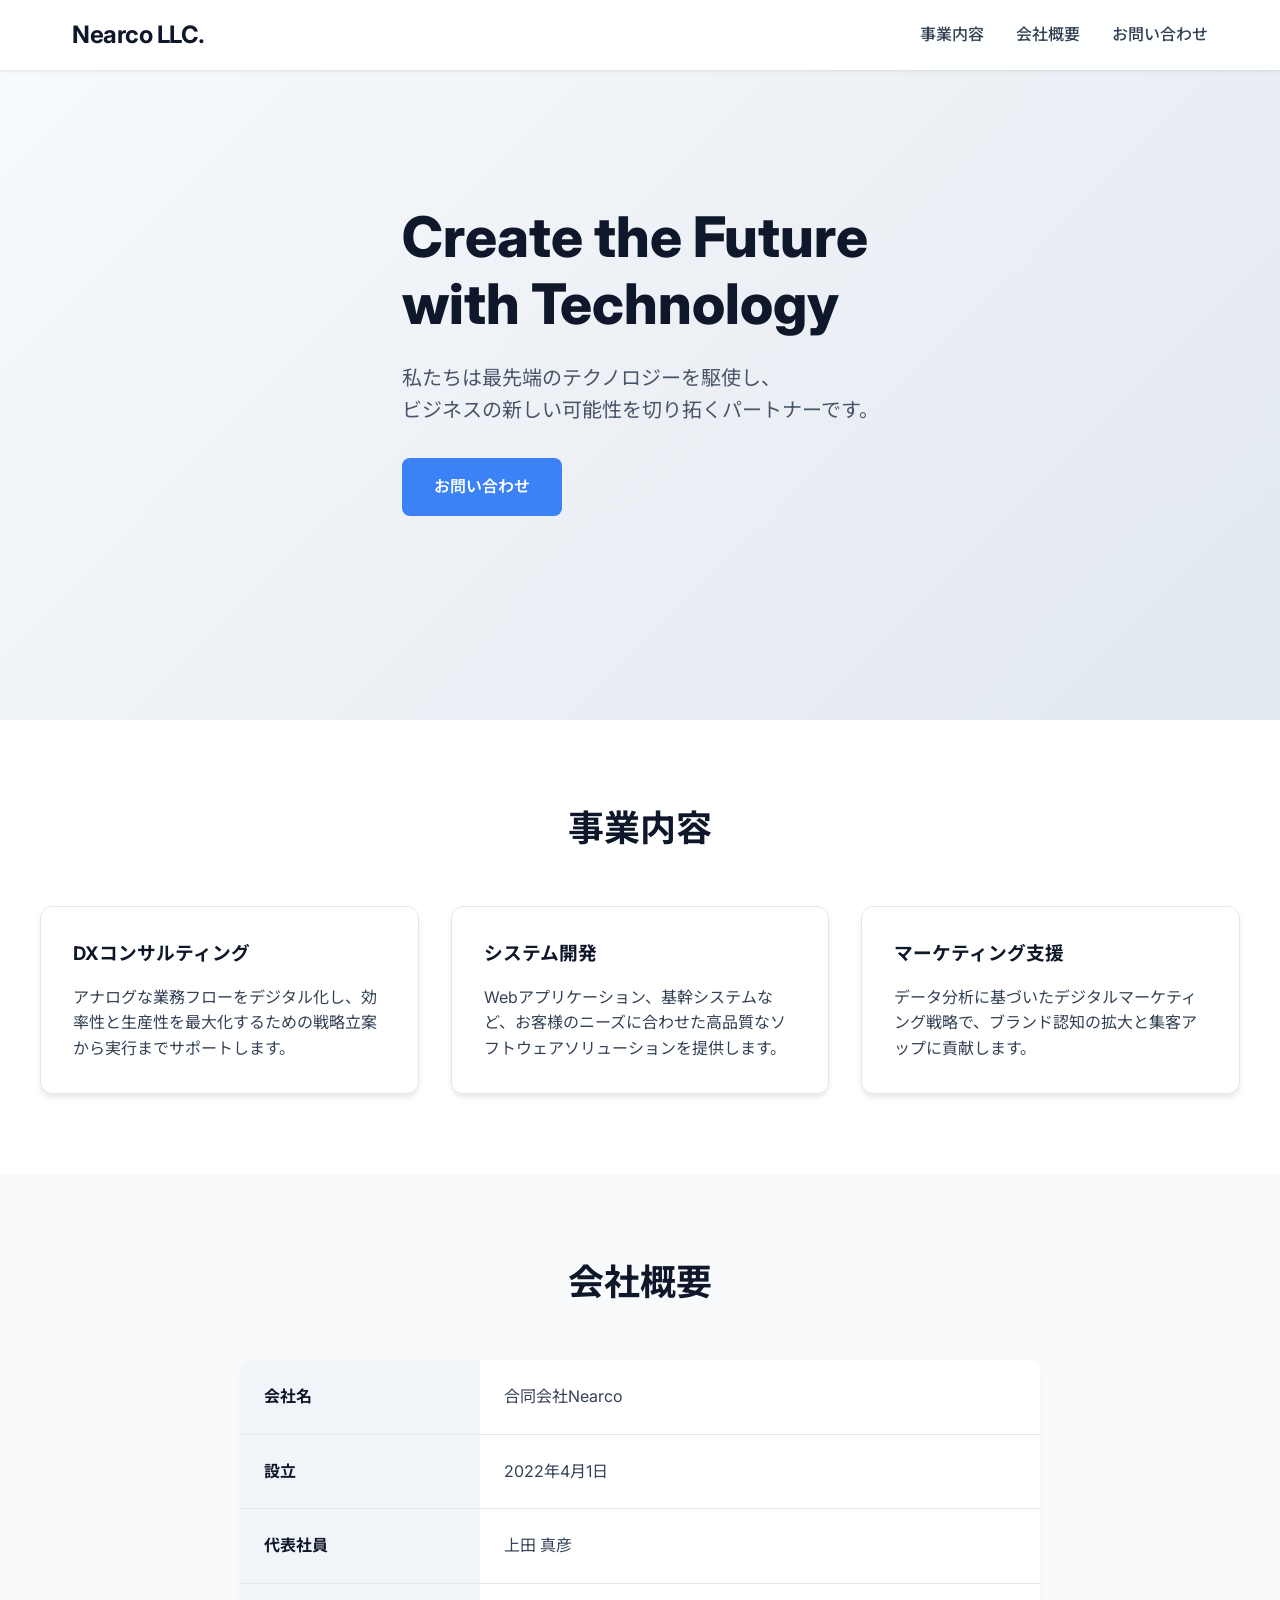
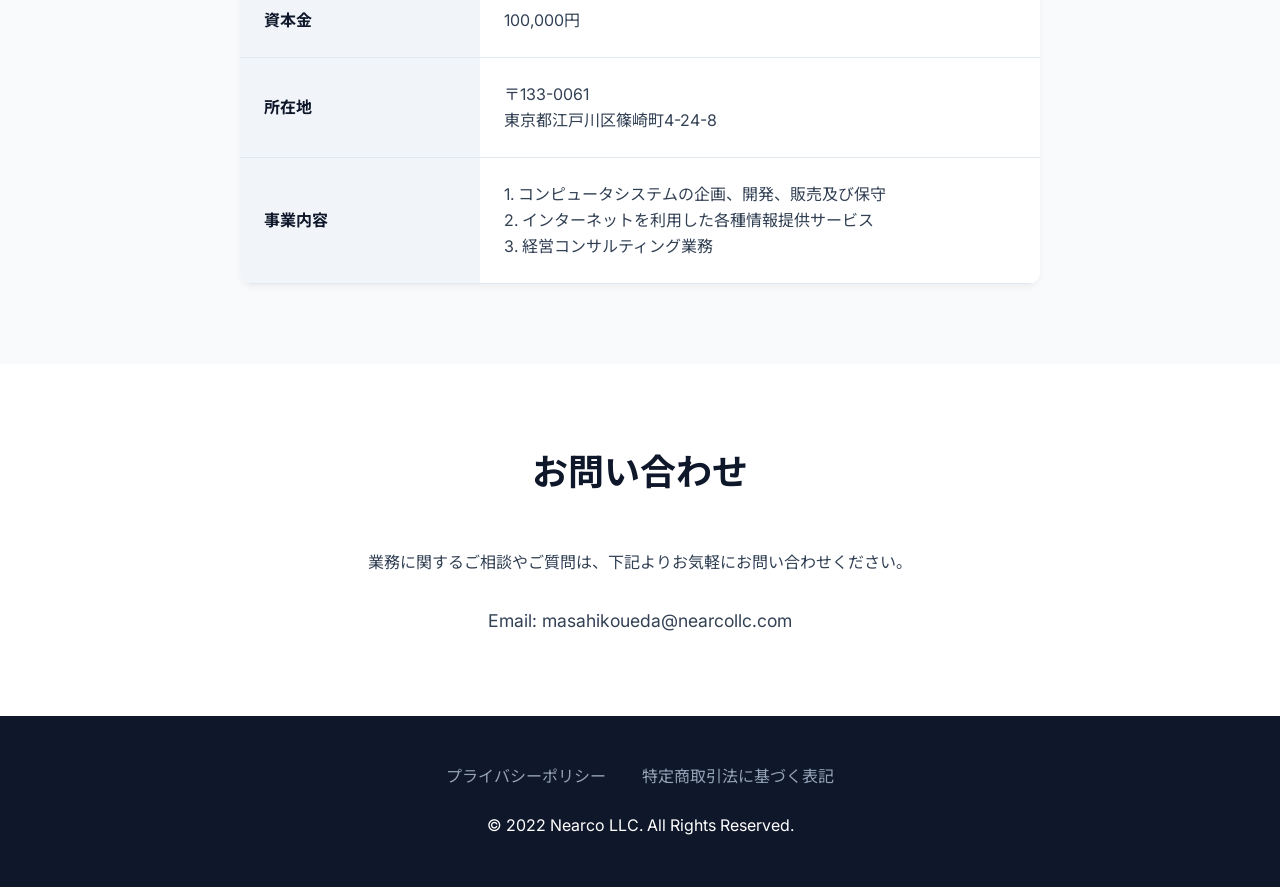
==== company-hp/index.html @ 2aa7910b "Add company-hp for Nearco LLC" ====
<!DOCTYPE html>
<html lang="ja">

<head>
    <meta charset="UTF-8">
    <meta name="viewport" content="width=device-width, initial-scale=1.0">
    <title>合同会社Nearco | 次世代のソリューションカンパニー</title>
    <meta name="description" content="合同会社Nearcoの公式ホームページです。私たちはWebソリューションとコンサルティングを通じて、クライアントのビジネス成長に貢献します。">
    <link rel="stylesheet" href="style.css">
    <link rel="preconnect" href="https://fonts.googleapis.com">
    <link rel="preconnect" href="https://fonts.gstatic.com" crossorigin>
    <link
        href="https://fonts.googleapis.com/css2?family=Inter:wght@400;500;700;800&family=Noto+Sans+JP:wght@400;500;700&display=swap"
        rel="stylesheet">
    <style>
        body {
            font-family: 'Inter', 'Noto Sans JP', sans-serif;
        }
    </style>
</head>

<body>
    <header>
        <nav>
            <div class="logo">Nearco LLC.</div>
            <ul class="nav-links">
                <li><a href="#services">事業内容</a></li>
                <li><a href="#about">会社概要</a></li>
                <li><a href="#contact">お問い合わせ</a></li>
            </ul>
        </nav>
    </header>

    <section class="hero">
        <div class="hero-content">
            <h1>Create the Future<br>with Technology</h1>
            <p>私たちは最先端のテクノロジーを駆使し、<br>ビジネスの新しい可能性を切り拓くパートナーです。</p>
            <a href="#contact" class="btn">お問い合わせ</a>
        </div>
    </section>

    <section id="services" class="services">
        <h2 class="section-title">事業内容</h2>
        <div class="services-grid">
            <div class="service-card">
                <h3>DXコンサルティング</h3>
                <p>アナログな業務フローをデジタル化し、効率性と生産性を最大化するための戦略立案から実行までサポートします。</p>
            </div>
            <div class="service-card">
                <h3>システム開発</h3>
                <p>Webアプリケーション、基幹システムなど、お客様のニーズに合わせた高品質なソフトウェアソリューションを提供します。</p>
            </div>
            <div class="service-card">
                <h3>マーケティング支援</h3>
                <p>データ分析に基づいたデジタルマーケティング戦略で、ブランド認知の拡大と集客アップに貢献します。</p>
            </div>
        </div>
    </section>

    <section id="about" class="company-profile">
        <h2 class="section-title">会社概要</h2>
        <table class="profile-table">
            <tr>
                <th>会社名</th>
                <td>合同会社Nearco</td>
            </tr>
            <tr>
                <th>設立</th>
                <td>2022年4月1日</td>
            </tr>
            <tr>
                <th>代表社員</th>
                <td>上田 真彦</td>
            </tr>
            <tr>
                <th>資本金</th>
                <td>100,000円</td>
            </tr>
            <tr>
                <th>所在地</th>
                <td>〒133-0061<br>東京都江戸川区篠崎町4-24-8</td>
            </tr>
            <tr>
                <th>事業内容</th>
                <td>
                    1. コンピュータシステムの企画、開発、販売及び保守<br>
                    2. インターネットを利用した各種情報提供サービス<br>
                    3. 経営コンサルティング業務
                </td>
            </tr>

        </table>
    </section>

    <section id="contact" class="contact">
        <h2 class="section-title">お問い合わせ</h2>
        <p>業務に関するご相談やご質問は、下記よりお気軽にお問い合わせください。</p>
        <div class="contact-info">
            <p>Email: masahikoueda@nearcollc.com</p>
        </div>
    </section>

    <footer>
        <div class="footer-links">
            <a href="#">プライバシーポリシー</a>
            <a href="#">特定商取引法に基づく表記</a>
        </div>
        <p>&copy; 2022 Nearco LLC. All Rights Reserved.</p>
    </footer>

    <script src="script.js"></script>
</body>

</html>
---- company-hp/style.css ----
:root {
    --primary-color: #0f172a;
    --accent-color: #3b82f6;
    --text-color: #334155;
    --bg-color: #ffffff;
    --light-bg: #f8fafc;
    --border-color: #e2e8f0;
}

* {
    margin: 0;
    padding: 0;
    box-sizing: border-box;
}

body {
    font-family: 'Inter', 'Helvetica Neue', Arial, sans-serif;
    line-height: 1.6;
    color: var(--text-color);
    background-color: var(--bg-color);
}

/* Header */
header {
    background: rgba(255, 255, 255, 0.95);
    backdrop-filter: blur(10px);
    position: fixed;
    width: 100%;
    top: 0;
    z-index: 1000;
    box-shadow: 0 1px 3px rgba(0,0,0,0.1);
}

nav {
    max-width: 1200px;
    margin: 0 auto;
    padding: 1rem 2rem;
    display: flex;
    justify-content: space-between;
    align-items: center;
}

.logo {
    font-size: 1.5rem;
    font-weight: 700;
    color: var(--primary-color);
    letter-spacing: -0.5px;
}

.nav-links {
    display: flex;
    gap: 2rem;
    list-style: none;
}

.nav-links a {
    text-decoration: none;
    color: var(--text-color);
    font-weight: 500;
    transition: color 0.3s;
}

.nav-links a:hover {
    color: var(--accent-color);
}

/* Hero Section */
.hero {
    height: 80vh;
    display: flex;
    align-items: center;
    background: linear-gradient(135deg, #f8fafc 0%, #e2e8f0 100%);
    position: relative;
    overflow: hidden;
}

.hero-content {
    max-width: 1200px;
    margin: 0 auto;
    padding: 0 2rem;
    z-index: 2;
}

.hero h1 {
    font-size: 3.5rem;
    font-weight: 800;
    color: var(--primary-color);
    margin-bottom: 1.5rem;
    line-height: 1.2;
}

.hero p {
    font-size: 1.25rem;
    color: #475569;
    max-width: 600px;
    margin-bottom: 2rem;
}

.btn {
    display: inline-block;
    padding: 1rem 2rem;
    background-color: var(--accent-color);
    color: white;
    text-decoration: none;
    border-radius: 8px;
    font-weight: 600;
    transition: transform 0.2s, background-color 0.2s;
}

.btn:hover {
    transform: translateY(-2px);
    background-color: #2563eb;
}

/* Section Common */
section {
    padding: 5rem 2rem;
}

.section-title {
    text-align: center;
    font-size: 2.25rem;
    color: var(--primary-color);
    margin-bottom: 3rem;
    font-weight: 700;
}

/* Services */
.services {
    background-color: var(--bg-color);
}

.services-grid {
    display: grid;
    grid-template-columns: repeat(auto-fit, minmax(300px, 1fr));
    gap: 2rem;
    max-width: 1200px;
    margin: 0 auto;
}

.service-card {
    padding: 2rem;
    border-radius: 12px;
    background: white;
    box-shadow: 0 4px 6px -1px rgba(0, 0, 0, 0.1);
    transition: transform 0.3s;
    border: 1px solid var(--border-color);
}

.service-card:hover {
    transform: translateY(-5px);
}

.service-card h3 {
    margin-bottom: 1rem;
    color: var(--primary-color);
}

/* Company Profile */
.company-profile {
    background-color: var(--light-bg);
}

.profile-table {
    max-width: 800px;
    margin: 0 auto;
    width: 100%;
    border-collapse: collapse;
    background: white;
    border-radius: 12px;
    overflow: hidden;
    box-shadow: 0 4px 6px -1px rgba(0, 0, 0, 0.05);
}

.profile-table th, 
.profile-table td {
    padding: 1.5rem;
    border-bottom: 1px solid var(--border-color);
    text-align: left;
}

.profile-table th {
    background-color: #f1f5f9;
    width: 30%;
    color: var(--primary-color);
}

/* Contact */
.contact {
    max-width: 800px;
    margin: 0 auto;
    text-align: center;
}

.contact-info {
    margin-top: 2rem;
    font-size: 1.1rem;
}

/* Footer */
footer {
    background-color: var(--primary-color);
    color: white;
    padding: 3rem 2rem;
    text-align: center;
}

.footer-links {
    margin-bottom: 1.5rem;
}

.footer-links a {
    color: #94a3b8;
    text-decoration: none;
    margin: 0 1rem;
}

.footer-links a:hover {
    color: white;
}

/* Responsive */
@media (max-width: 768px) {
    .hero h1 {
        font-size: 2.5rem;
    }
    
    .nav-links {
        display: none;
    }
}
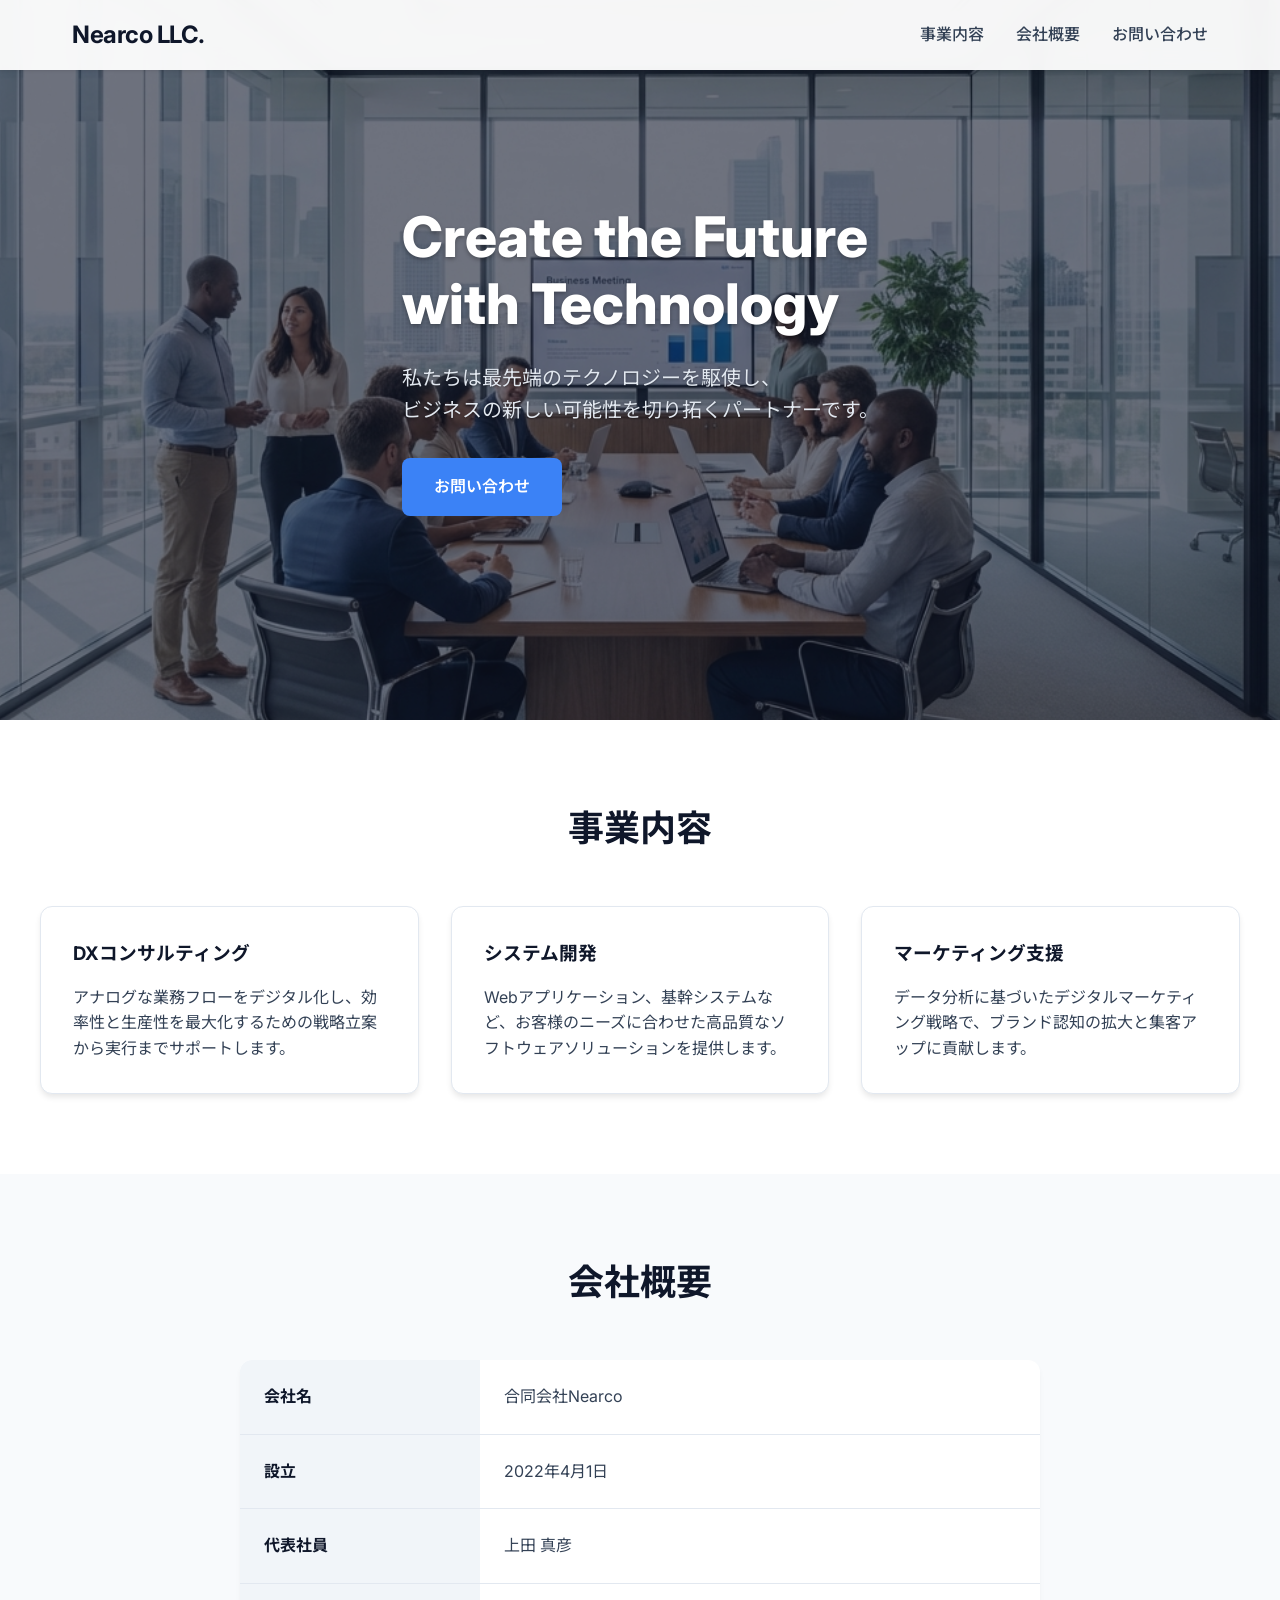
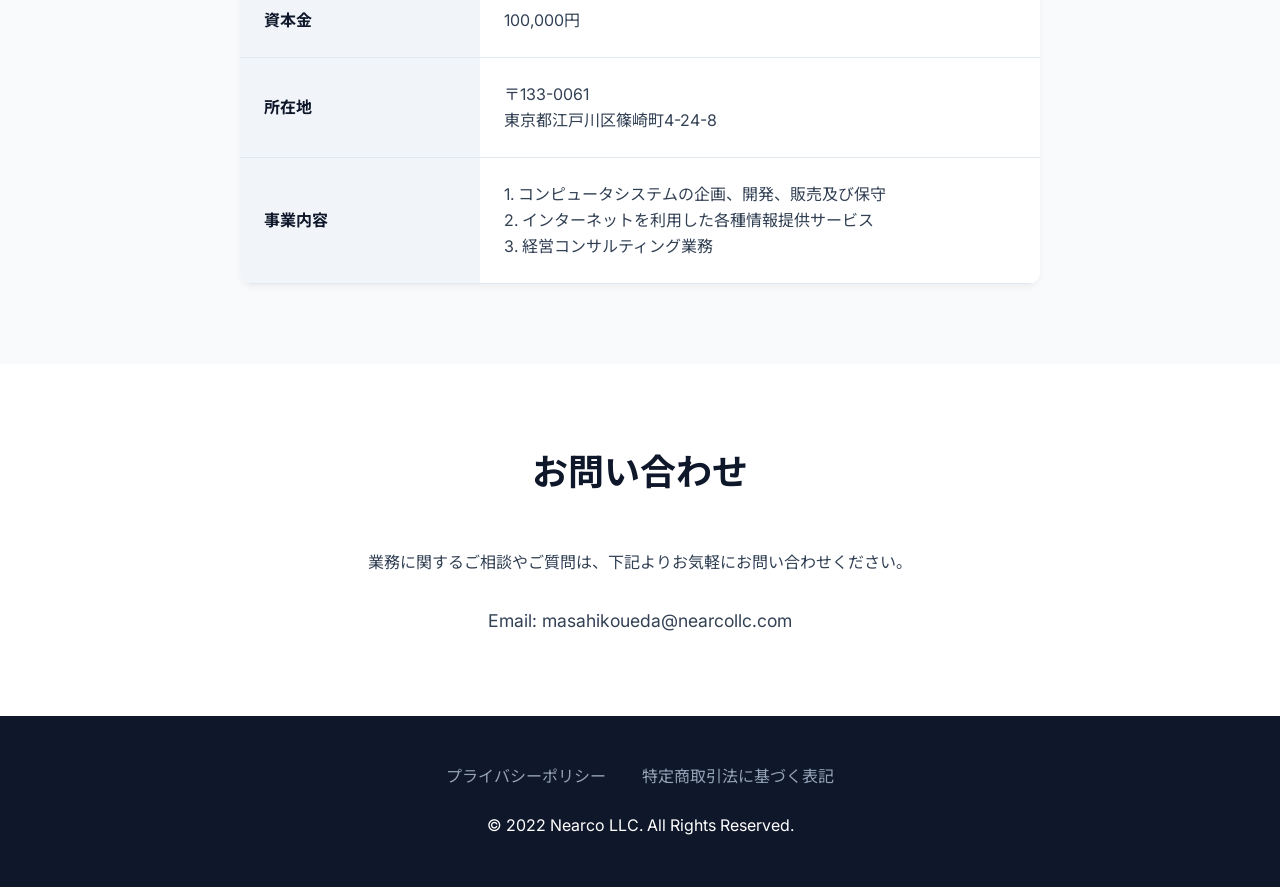
==== commit e5e5b8f3: "Add hero slider with images" ====
--- a/company-hp/index.html
+++ b/company-hp/index.html
@@ -32,6 +32,12 @@
     </header>
 
     <section class="hero">
+        <div class="hero-slides">
+            <div class="hero-slide active" style="background-image: url('images/hero1.png')"></div>
+            <div class="hero-slide" style="background-image: url('images/hero2.png')"></div>
+            <div class="hero-slide" style="background-image: url('images/hero3.png')"></div>
+        </div>
+        <div class="hero-overlay"></div>
         <div class="hero-content">
             <h1>Create the Future<br>with Technology</h1>
             <p>私たちは最先端のテクノロジーを駆使し、<br>ビジネスの新しい可能性を切り拓くパートナーです。</p>
--- a/company-hp/style.css
+++ b/company-hp/style.css
@@ -28,7 +28,7 @@
     width: 100%;
     top: 0;
     z-index: 1000;
-    box-shadow: 0 1px 3px rgba(0,0,0,0.1);
+    box-shadow: 0 1px 3px rgba(0, 0, 0, 0.1);
 }
 
 nav {
@@ -65,13 +65,55 @@
 }
 
 /* Hero Section */
+/* Hero Section */
 .hero {
     height: 80vh;
     display: flex;
     align-items: center;
-    background: linear-gradient(135deg, #f8fafc 0%, #e2e8f0 100%);
     position: relative;
     overflow: hidden;
+    color: white;
+    /* Default text color in hero to white */
+}
+
+.hero-slides {
+    position: absolute;
+    top: 0;
+    left: 0;
+    width: 100%;
+    height: 100%;
+    z-index: 0;
+}
+
+.hero-slide {
+    position: absolute;
+    top: 0;
+    left: 0;
+    width: 100%;
+    height: 100%;
+    background-size: cover;
+    background-position: center;
+    opacity: 0;
+    transition: opacity 1.5s ease-in-out;
+    transform: scale(1.05);
+    /* Slight zoom effect start */
+    animation: zoomEffect 10s infinite alternate;
+    /* Optional subtle movement */
+}
+
+.hero-slide.active {
+    opacity: 1;
+}
+
+.hero-overlay {
+    position: absolute;
+    top: 0;
+    left: 0;
+    width: 100%;
+    height: 100%;
+    background: rgba(15, 23, 42, 0.6);
+    /* Dark overlay using primary color hue */
+    z-index: 1;
 }
 
 .hero-content {
@@ -79,21 +121,26 @@
     margin: 0 auto;
     padding: 0 2rem;
     z-index: 2;
+    /* Ensure content is above overlay */
+    position: relative;
 }
 
 .hero h1 {
     font-size: 3.5rem;
     font-weight: 800;
-    color: var(--primary-color);
+    color: white;
     margin-bottom: 1.5rem;
     line-height: 1.2;
+    text-shadow: 0 2px 4px rgba(0, 0, 0, 0.3);
 }
 
 .hero p {
     font-size: 1.25rem;
-    color: #475569;
+    color: #e2e8f0;
+    /* Light gray for readability */
     max-width: 600px;
     margin-bottom: 2rem;
+    text-shadow: 0 1px 2px rgba(0, 0, 0, 0.3);
 }
 
 .btn {
@@ -172,7 +219,7 @@
     box-shadow: 0 4px 6px -1px rgba(0, 0, 0, 0.05);
 }
 
-.profile-table th, 
+.profile-table th,
 .profile-table td {
     padding: 1.5rem;
     border-bottom: 1px solid var(--border-color);
@@ -224,8 +271,8 @@
     .hero h1 {
         font-size: 2.5rem;
     }
-    
+
     .nav-links {
         display: none;
     }
-}
+}
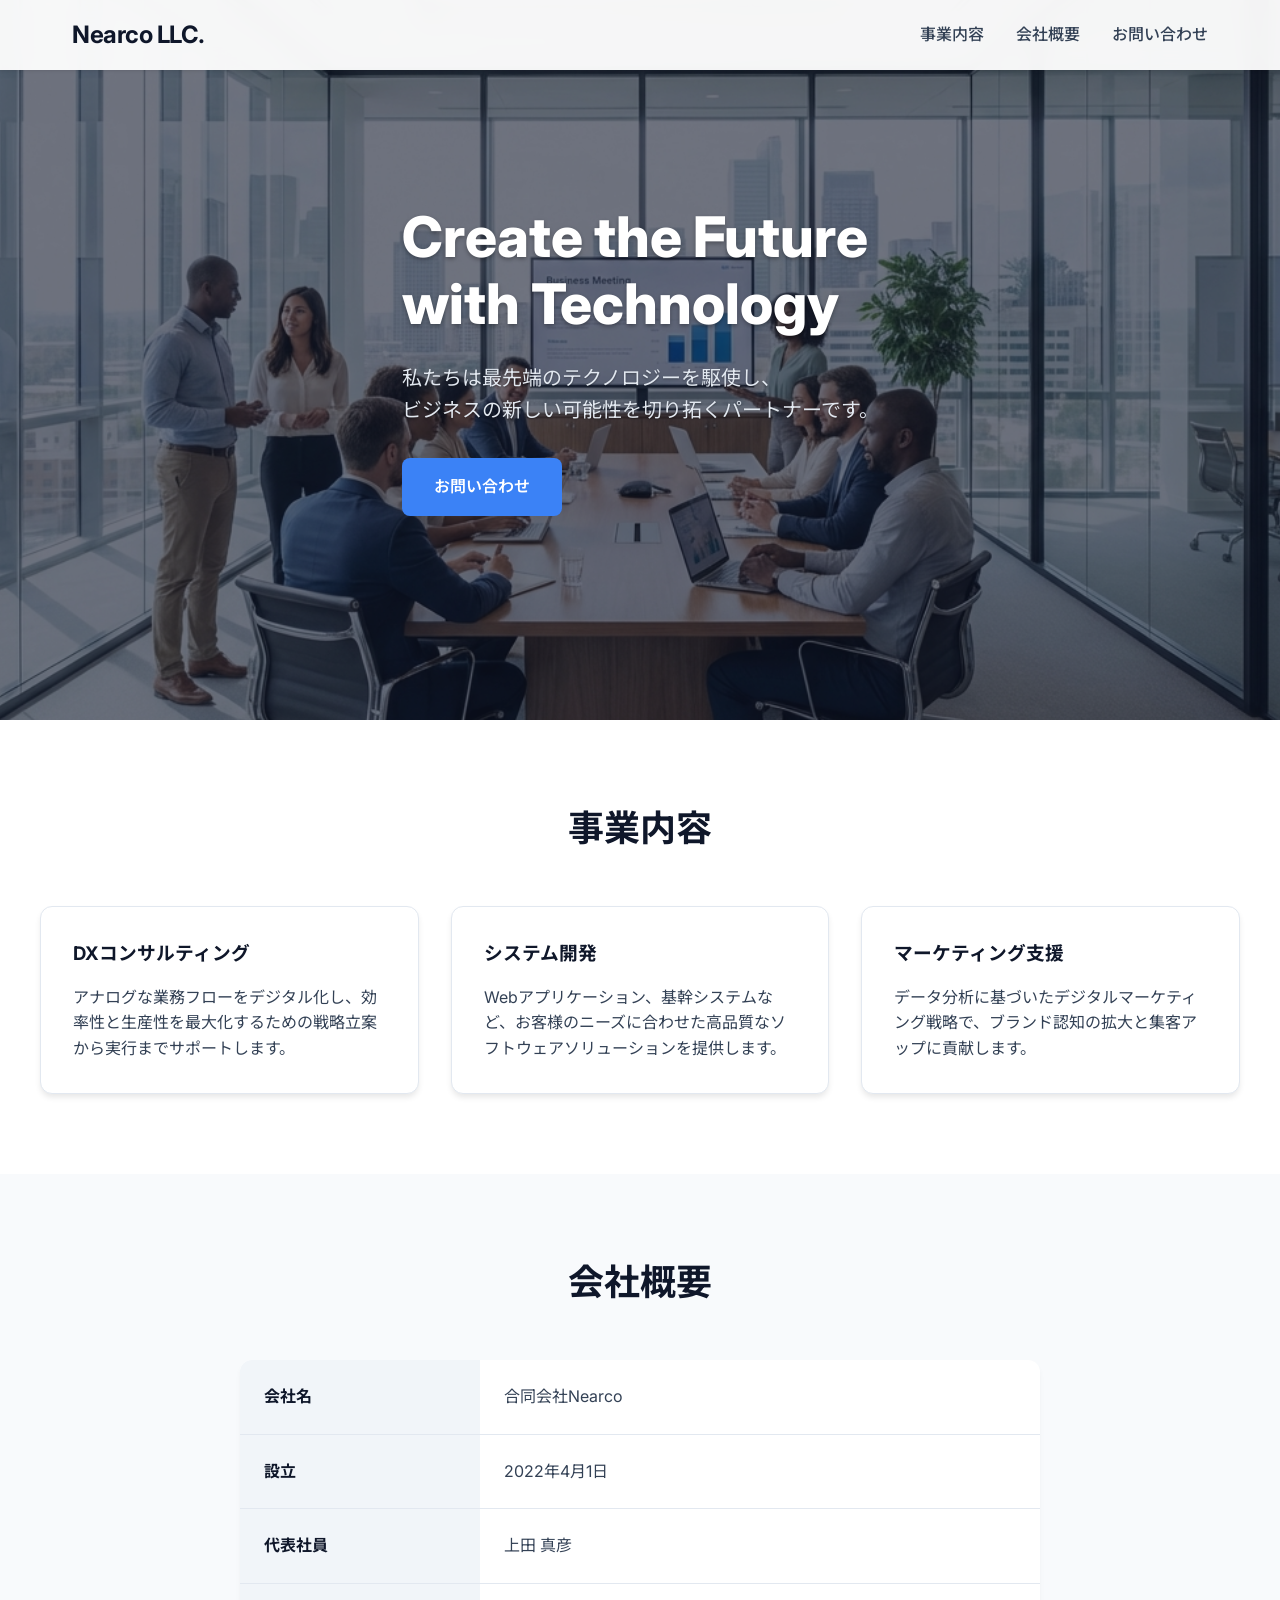
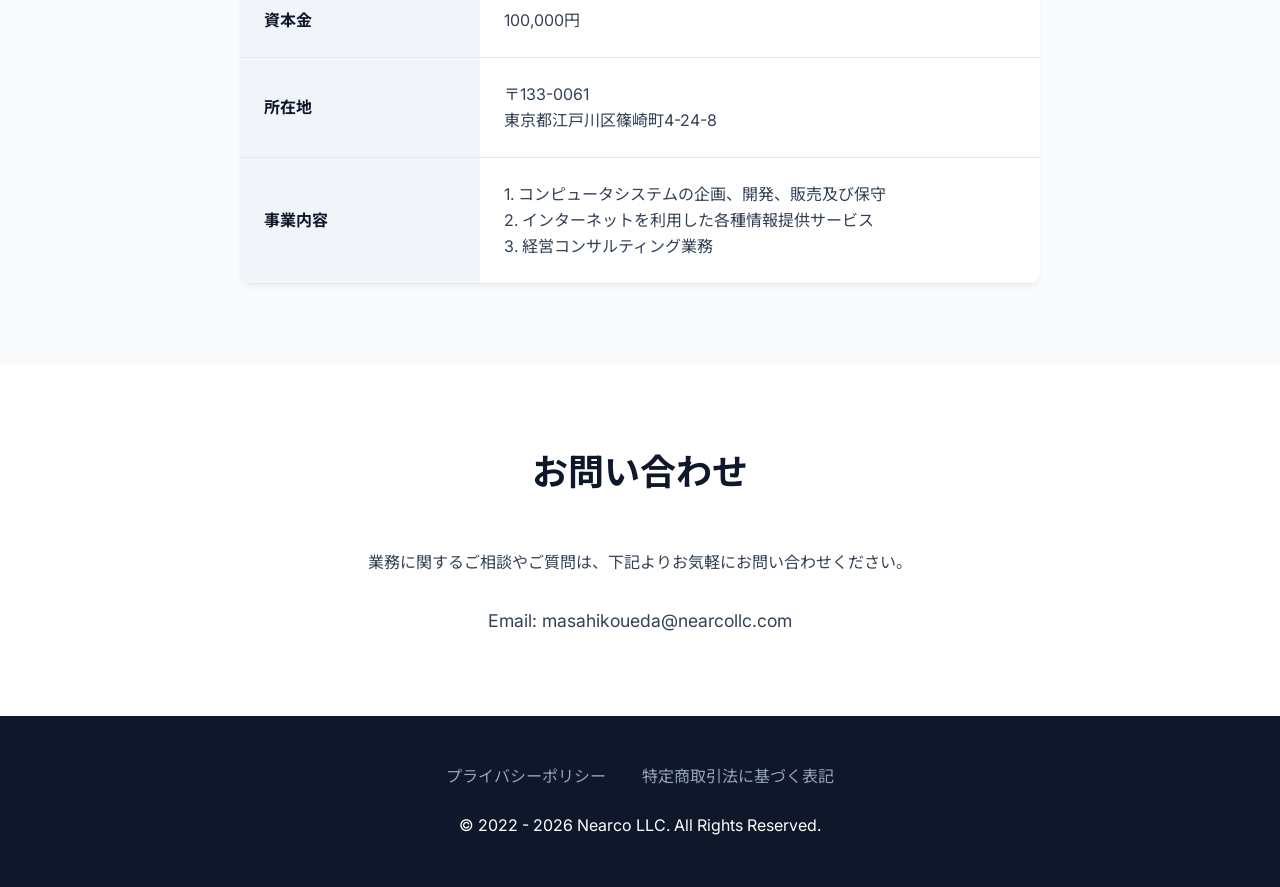
==== commit 4d17865a: "Update copyright year to 2022-2026" ====
--- a/company-hp/index.html
+++ b/company-hp/index.html
@@ -111,7 +111,7 @@
             <a href="#">プライバシーポリシー</a>
             <a href="#">特定商取引法に基づく表記</a>
         </div>
-        <p>&copy; 2022 Nearco LLC. All Rights Reserved.</p>
+        <p>&copy; 2022 - 2026 Nearco LLC. All Rights Reserved.</p>
     </footer>
 
     <script src="script.js"></script>
--- a/company-hp/style.css
+++ b/company-hp/style.css
@@ -275,4 +275,14 @@
     .nav-links {
         display: none;
     }
-}+}
+
+/* Flying Cat Animation */
+.flying-cat {
+    position: fixed;
+    z-index: 9999;
+    pointer-events: none; /* Let clicks pass through */
+    width: 150px; /* Adjust size as needed */
+    height: auto;
+    will-change: transform;
+}
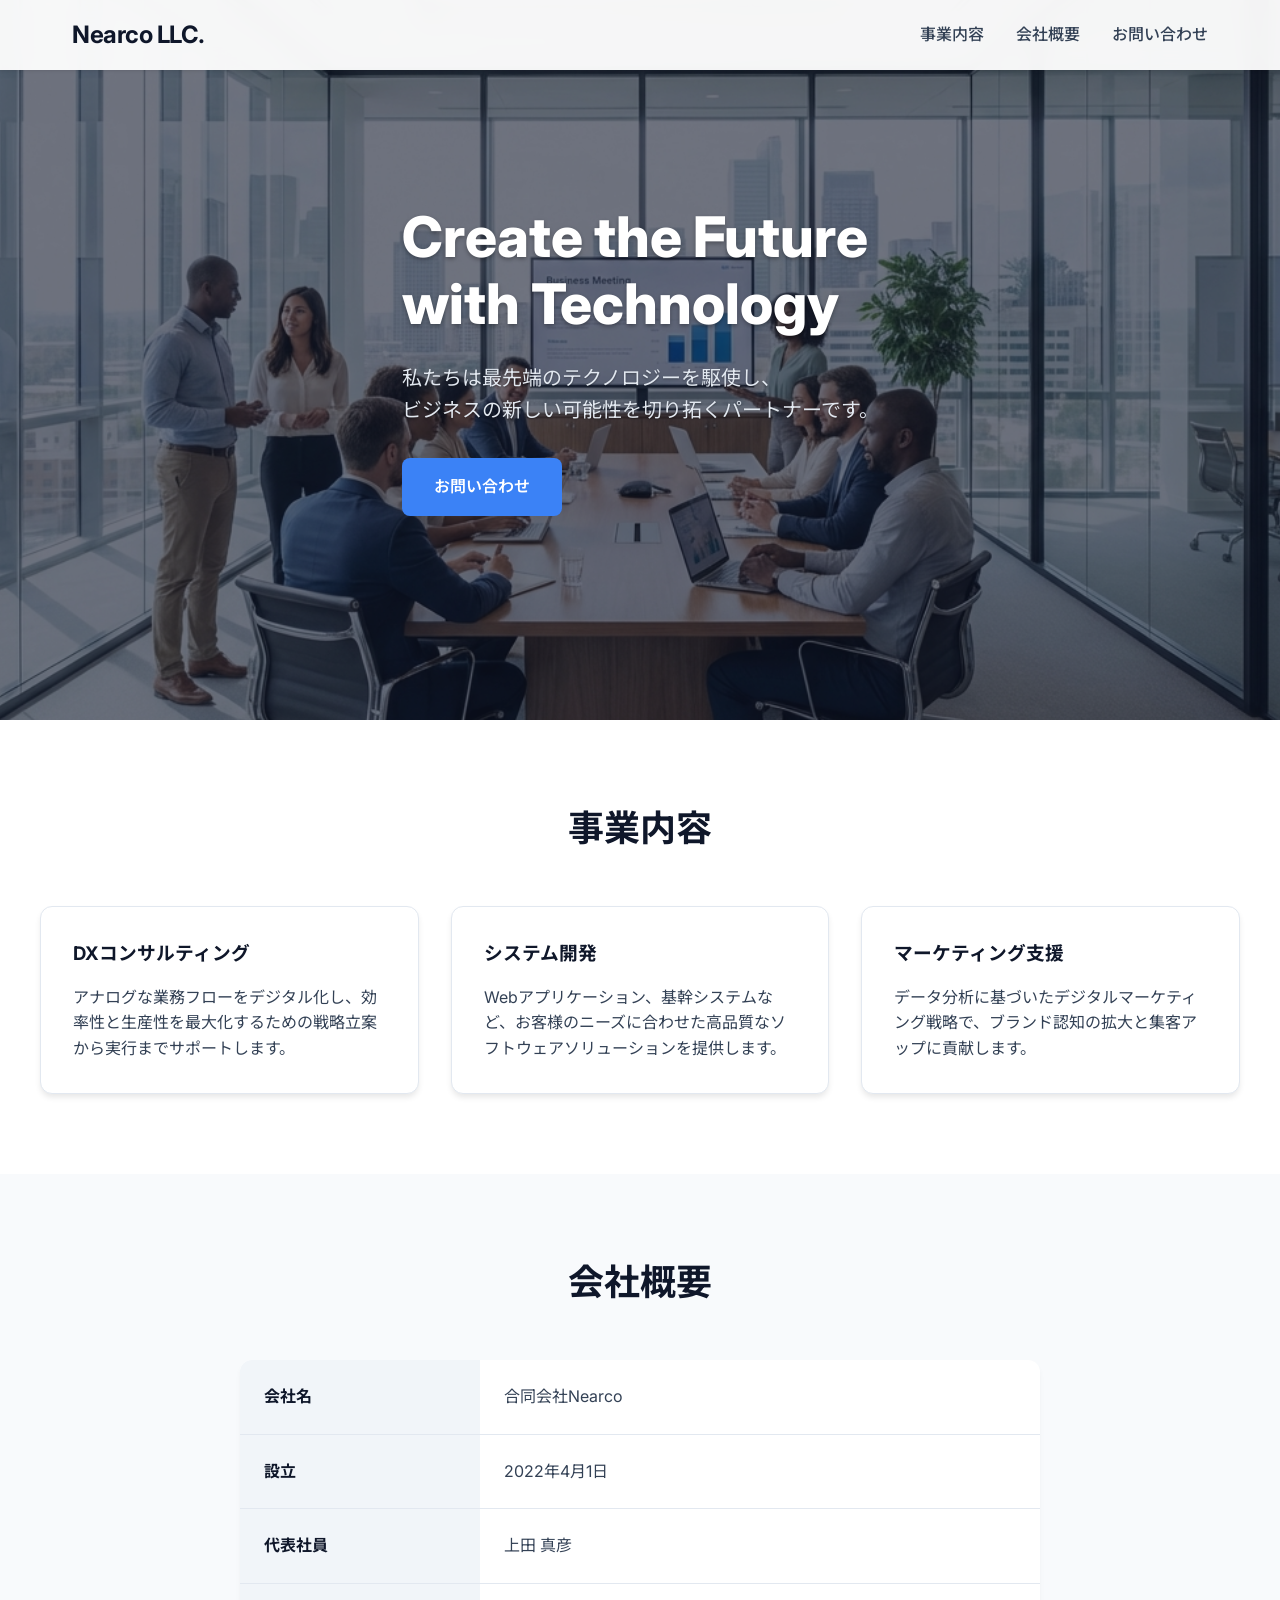
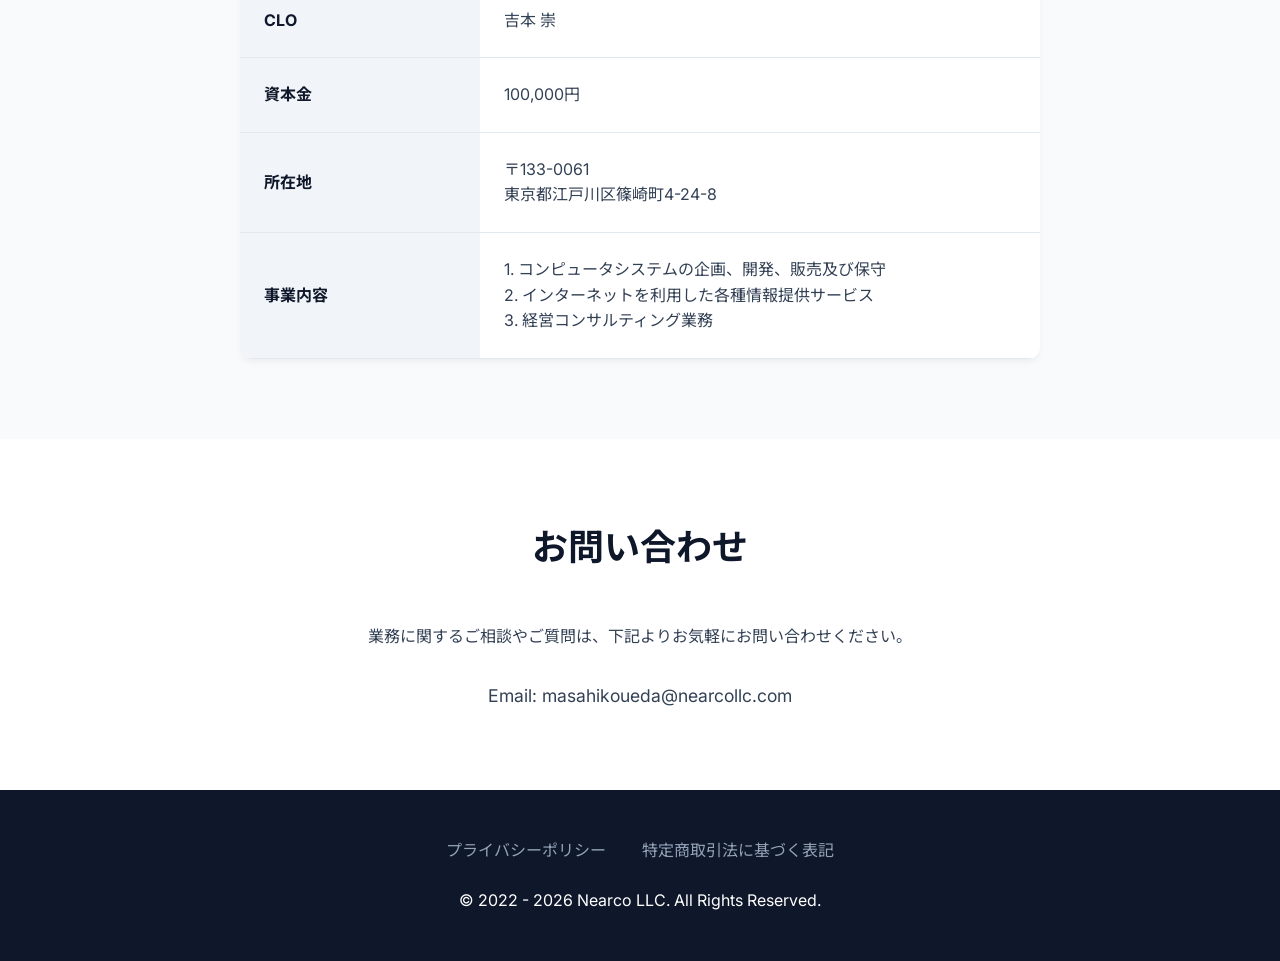
==== commit 8870d68c: "Add CLO Yoshimoto Takashi to company profile" ====
--- a/company-hp/index.html
+++ b/company-hp/index.html
@@ -79,6 +79,10 @@
                 <td>上田 真彦</td>
             </tr>
             <tr>
+                <th>CLO</th>
+                <td>吉本 崇</td>
+            </tr>
+            <tr>
                 <th>資本金</th>
                 <td>100,000円</td>
             </tr>
